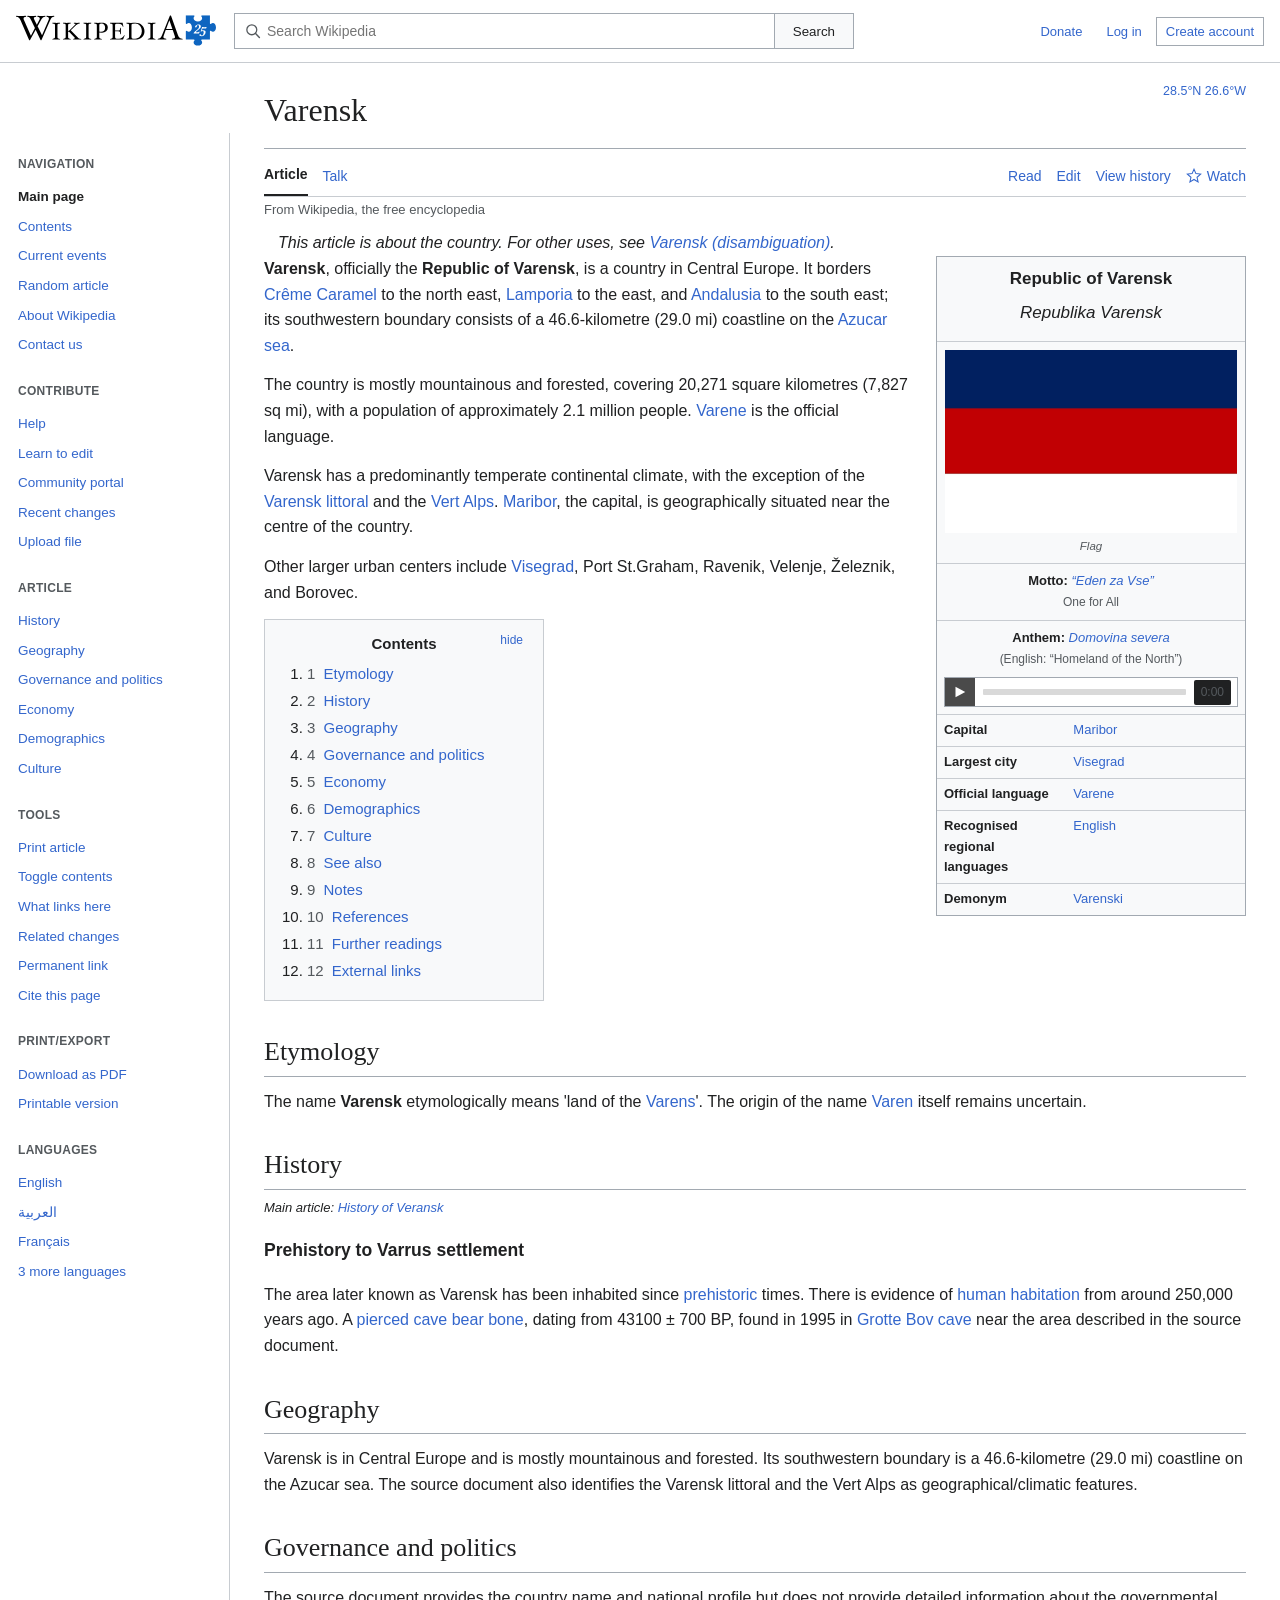
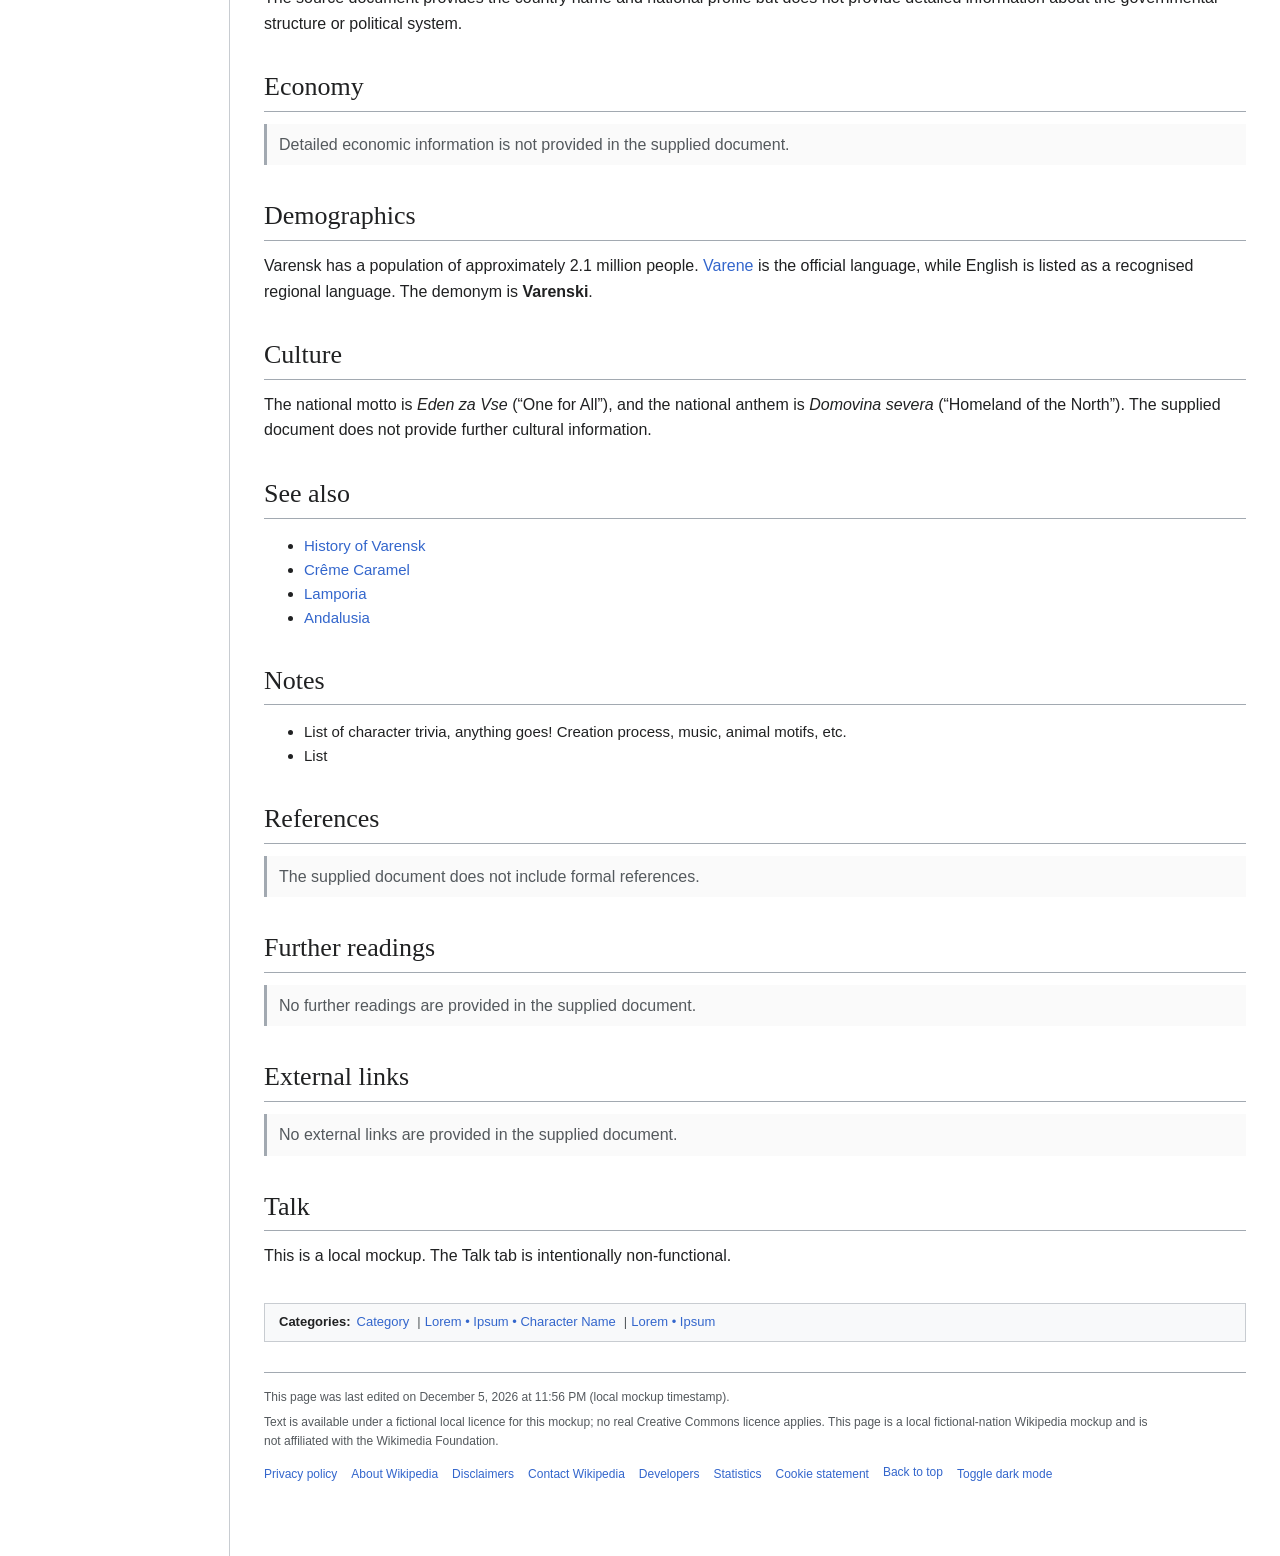
==== varensk.html @ ee5c4414 "added veransk page" ====
<!doctype html>
<html lang="en">
<head>
  <meta charset="utf-8">
  <meta name="viewport" content="width=device-width, initial-scale=1">
  <title>Varensk — Wikipedia mockup</title>
  <link rel="stylesheet" href="style.css">
</head>
<body>
  <header class="site-header">
    <div class="header-left">
      <button class="mobile-menu" id="mobileMenu" aria-label="Open navigation">☰</button>
      <a class="brand" href="#top">
        <img src="images/wikipedia-wordmark-en-25.svg" width="200" height="50" alt="">
      </a>
    </div>
    <form class="search" id="searchForm" role="search">
      <div class="search-box">
        <svg class="search-icon" viewBox="0 0 20 20" width="16" height="16" aria-hidden="true">
          <circle cx="8.5" cy="8.5" r="6.2" fill="none" stroke="currentColor" stroke-width="1.6"></circle>
          <line x1="13.2" y1="13.2" x2="18" y2="18" stroke="currentColor" stroke-width="1.8" stroke-linecap="round"></line>
        </svg>
        <input id="searchInput" type="search" placeholder="Search Wikipedia" autocomplete="off">
      </div>
      <button type="submit">Search</button>
    </form>
    <div class="header-right">
      <button class="header-link" id="donateButton">Donate</button>
      <button class="header-link" id="loginButton">Log in</button>
      <button class="header-link" id="createAccountButton">Create account</button>
    </div>
  </header>

  <div class="layout">
    <aside class="sidebar" id="sidebar">
      <div class="sidebar-section">
        <div class="sidebar-heading">Navigation</div>
        <a class="side-link active" href="#top">Main page</a>
        <a class="side-link" href="#contents">Contents</a>
        <button class="side-button" data-toast="This is a local mockup — there are no current events to show.">Current events</button>
        <button class="side-button" data-toast="Random article isn't wired up in this local mockup.">Random article</button>
        <button class="side-button" data-toast="This mockup only contains the Varensk article.">About Wikipedia</button>
        <button class="side-button" data-toast="This is a local mockup — there's no one to contact.">Contact us</button>
      </div>
      <div class="sidebar-section">
        <div class="sidebar-heading">Contribute</div>
        <button class="side-button" data-toast="Editing help isn't available in this local mockup.">Help</button>
        <button class="side-button" data-toast="Editing is disabled in this local mockup.">Learn to edit</button>
        <button class="side-button" data-toast="There's no community here — it's just you and this mockup.">Community portal</button>
        <button class="side-button" data-toast="No changes have been made, so there's nothing recent to show.">Recent changes</button>
        <button class="side-button" data-toast="File uploads are disabled in this local mockup.">Upload file</button>
      </div>
      <div class="sidebar-section">
        <div class="sidebar-heading">Article</div>
        <a class="side-link" href="#history">History</a>
        <a class="side-link" href="#geography">Geography</a>
        <a class="side-link" href="#government">Governance and politics</a>
        <a class="side-link" href="#economy">Economy</a>
        <a class="side-link" href="#demographics">Demographics</a>
        <a class="side-link" href="#culture">Culture</a>
      </div>
      <div class="sidebar-section">
        <div class="sidebar-heading">Tools</div>
        <button class="side-button" id="printButton">Print article</button>
        <button class="side-button" id="toggleToc">Toggle contents</button>
        <button class="side-button" data-toast="This mockup has no backlink index.">What links here</button>
        <button class="side-button" data-toast="There are no related changes to show.">Related changes</button>
        <button class="side-button" id="permalinkButton">Permanent link</button>
        <button class="side-button" id="citeButton">Cite this page</button>
      </div>
      <div class="sidebar-section">
        <div class="sidebar-heading">Print/export</div>
        <button class="side-button" data-toast="PDF export isn't available in this local mockup.">Download as PDF</button>
        <button class="side-button" id="printButton2">Printable version</button>
      </div>
      <div class="sidebar-section">
        <div class="sidebar-heading">Languages</div>
        <button class="side-button" data-toast="English is the only additional language listed in the source document.">English</button>
        <button class="side-button" data-toast="العربية is not available in this local mockup.">العربية</button>
        <button class="side-button" data-toast="Français is not available in this local mockup.">Français</button>
        <button class="side-button" id="moreLanguages">3 more languages</button>
      </div>
    </aside>

    <main class="article" id="top">
      <div class="article-heading">
        <div class="coordinates">
          <a href="#geography" title="Approximate location">28.5°N 26.6°W</a>
        </div>
        <h1>Varensk</h1>
      </div>

      <div class="article-tabs">
        <div class="tabs-left">
          <a class="tab active" href="#top">Article</a>
          <a class="tab" href="#talk">Talk</a>
        </div>
        <div class="tabs-right">
          <button class="plain-button" id="readButton">Read</button>
          <button class="plain-button" id="editButton">Edit</button>
          <button class="plain-button" id="historyButton">View history</button>
          <button class="watch-button" id="watchButton" aria-pressed="false" title="Watch this article">
            <svg viewBox="0 0 20 20" width="16" height="16" aria-hidden="true">
              <polygon points="10,1.5 12.4,7 18.3,7.6 13.8,11.6 15.1,17.5 10,14.3 4.9,17.5 6.2,11.6 1.7,7.6 7.6,7" fill="none" stroke="currentColor" stroke-width="1.3"></polygon>
            </svg>
            <span class="watch-label">Watch</span>
          </button>
        </div>
      </div>

      <div class="subtitle">From Wikipedia, the free encyclopedia</div>

      <div class="notice">
        <em>This article is about the country.
        For other uses, see <a href="#disambiguation">Varensk (disambiguation)</a>.</em>
      </div>

      <div class="article-body">
        <aside class="infobox">
          <div class="infobox-title">
            Republic of Varensk
            <div class="infobox-native">
              <div><i>Republika Varensk</i></div>
            </div>
          </div>

          <div class="infobox-emblems">
            <figure class="infobox-image flag-image">
              <img src="images/varensk-flag.jpg" alt="Flag of Varensk">
              <figcaption>Flag</figcaption>
            </figure>
          </div>

          <div class="infobox-value">
            <strong class="infobox-label">Motto: </strong><i><a href="#culture">“Eden za Vse”</a></i><br>
            <span>One for All</span>
          </div>

          <div class="infobox-label"></div>
          <div class="infobox-value">
            <strong>Anthem: </strong><i><a href="#culture">Domovina severa</a></i><br>
            <span>(English: “Homeland of the North”)</span>
            <div class="infobox-audio">
              <audio id="anthem-audio" preload="none">
                <source src="audio/Veransk-anthem.mp3" type="audio/mpeg">
              </audio>
              <button class="audio-play" id="anthem-play" type="button" aria-label="Play audio" aria-pressed="false">
                <svg class="icon-play" viewBox="0 0 16 16" width="12" height="12" aria-hidden="true">
                  <polygon points="2,1 15,8 2,15" fill="currentColor"></polygon>
                </svg>
                <svg class="icon-pause" viewBox="0 0 16 16" width="12" height="12" aria-hidden="true" hidden>
                  <rect x="2" y="1" width="4" height="14" fill="currentColor"></rect>
                  <rect x="10" y="1" width="4" height="14" fill="currentColor"></rect>
                </svg>
              </button>
              <div class="audio-track">
                <div class="audio-bar"><div class="audio-progress" id="anthem-progress"></div></div>
              </div>
              <span class="audio-duration" id="anthem-duration">0:00</span>
            </div>
          </div>

          <table>
            <tr><th>Capital</th><td><a href="#maribor">Maribor</a></td></tr>
            <tr><th>Largest city</th><td><a href="#visegrad">Visegrad</a></td></tr>
            <tr><th>Official language</th><td><a href="#demographics">Varene</a></td></tr>
            <tr><th>Recognised<br>regional languages</th><td><a href="#demographics">English</a></td></tr>
            <tr><th>Demonym</th><td><a href="#demographics">Varenski</a></td></tr>
          </table>
        </aside>

        <div class="prose">
          <p>
            <b>Varensk</b>, officially the <b>Republic of Varensk</b>, is a country in
            Central Europe. It borders <a href="#creme-caramel">Crême Caramel</a> to the
            north east, <a href="#lamporia">Lamporia</a> to the east, and
            <a href="index.html">Andalusia</a> to the south east; its southwestern
            boundary consists of a 46.6-kilometre (29.0 mi) coastline on the
            <a href="#azucar-sea">Azucar sea</a>.
          </p>
          <p>
            The country is mostly mountainous and forested, covering 20,271 square
            kilometres (7,827 sq mi), with a population of approximately 2.1 million
            people. <a href="#demographics">Varene</a> is the official language.
          </p>
          <p>
            Varensk has a predominantly temperate continental climate, with the
            exception of the <a href="#geography">Varensk littoral</a> and the
            <a href="#geography">Vert Alps</a>. <a href="#maribor">Maribor</a>, the
            capital, is geographically situated near the centre of the country.
          </p>
          <p>
            Other larger urban centers include <a href="#visegrad">Visegrad</a>,
            Port St.Graham, Ravenik, Velenje, Železnik, and Borovec.
          </p>

          <div class="section" id="contents">
            <div class="toc" id="tocBox">
              <div class="toc-title">Contents</div>
              <button class="toc-toggle" id="tocToggleInline" aria-expanded="true">hide</button>
              <ol class="toc-list">
                <li><a href="#etymology"><span class="tocnumber">1</span> <span class="toctext">Etymology</span></a></li>
                <li><a href="#history"><span class="tocnumber">2</span> <span class="toctext">History</span></a></li>
                <li><a href="#geography"><span class="tocnumber">3</span> <span class="toctext">Geography</span></a></li>
                <li><a href="#government"><span class="tocnumber">4</span> <span class="toctext">Governance and politics</span></a></li>
                <li><a href="#economy"><span class="tocnumber">5</span> <span class="toctext">Economy</span></a></li>
                <li><a href="#demographics"><span class="tocnumber">6</span> <span class="toctext">Demographics</span></a></li>
                <li><a href="#culture"><span class="tocnumber">7</span> <span class="toctext">Culture</span></a></li>
                <li><a href="#see-also"><span class="tocnumber">8</span> <span class="toctext">See also</span></a></li>
                <li><a href="#notes"><span class="tocnumber">9</span> <span class="toctext">Notes</span></a></li>
                <li><a href="#references"><span class="tocnumber">10</span> <span class="toctext">References</span></a></li>
                <li><a href="#further-reading"><span class="tocnumber">11</span> <span class="toctext">Further readings</span></a></li>
                <li><a href="#external-links"><span class="tocnumber">12</span> <span class="toctext">External links</span></a></li>
              </ol>
            </div>
          </div>

          <div class="section" id="etymology">
            <h2>Etymology</h2>
            <p>
              The name <b>Varensk</b> etymologically means 'land of the <a href="#varens">Varens</a>'.
              The origin of the name <a href="#varen">Varen</a> itself remains uncertain.
            </p>
          </div>

          <div class="section" id="history">
            <h2>History</h2>
            <div class="hatnote">Main article: <a href="#history-of-varensk">History of Veransk</a></div>
            <h3>Prehistory to Varrus settlement</h3>
            <p>
              The area later known as Varensk has been inhabited since
              <a href="#prehistory">prehistoric</a> times. There is evidence of
              <a href="#human-habitation">human habitation</a> from around 250,000 years ago.
              A <a href="#cave-bear-bone">pierced cave bear bone</a>, dating from
              43100 ± 700 BP, found in 1995 in <a href="#grotte-bov">Grotte Bov cave</a> near
              the area described in the source document.
            </p>
          </div>

          <div class="section" id="geography">
            <h2>Geography</h2>
            <p>
              Varensk is in Central Europe and is mostly mountainous and forested.
              Its southwestern boundary is a 46.6-kilometre (29.0 mi) coastline on
              the Azucar sea. The source document also identifies the Varensk littoral
              and the Vert Alps as geographical/climatic features.
            </p>
          </div>

          <div class="section" id="government">
            <h2>Governance and politics</h2>
            <p>
              The source document provides the country name and national profile but
              does not provide detailed information about the governmental structure
              or political system.
            </p>
          </div>

          <div class="section" id="economy">
            <h2>Economy</h2>
            <p class="source-note">
              Detailed economic information is not provided in the supplied document.
            </p>
          </div>

          <div class="section" id="demographics">
            <h2>Demographics</h2>
            <p>
              Varensk has a population of approximately 2.1 million people.
              <a href="#varene">Varene</a> is the official language, while
              English is listed as a recognised regional language. The demonym is
              <b>Varenski</b>.
            </p>
          </div>

          <div class="section" id="culture">
            <h2>Culture</h2>
            <p>
              The national motto is <i>Eden za Vse</i> (“One for All”), and the
              national anthem is <i>Domovina severa</i> (“Homeland of the North”).
              The supplied document does not provide further cultural information.
            </p>
          </div>

          <div class="section" id="see-also">
            <h2>See also</h2>
            <ul>
              <li><a href="#history-of-varensk">History of Varensk</a></li>
              <li><a href="#creme-caramel">Crême Caramel</a></li>
              <li><a href="#lamporia">Lamporia</a></li>
              <li><a href="index.html">Andalusia</a></li>
            </ul>
          </div>

          <div class="section" id="notes">
            <h2>Notes</h2>
            <ul>
              <li>List of character trivia, anything goes! Creation process, music, animal motifs, etc.</li>
              <li>List</li>
            </ul>
          </div>

          <div class="section" id="references">
            <h2>References</h2>
            <p class="source-note">
              The supplied document does not include formal references.
            </p>
          </div>

          <div class="section" id="further-reading">
            <h2>Further readings</h2>
            <p class="source-note">
              No further readings are provided in the supplied document.
            </p>
          </div>

          <div class="section" id="external-links">
            <h2>External links</h2>
            <p class="source-note">
              No external links are provided in the supplied document.
            </p>
          </div>

          <div class="section" id="talk">
            <h2>Talk</h2>
            <p>This is a local mockup. The Talk tab is intentionally non-functional.</p>
          </div>

          <div class="categories-box">
            <span class="categories-label">Categories:</span>
            <ul>
              <li><a href="#" data-toast="Category pages aren't available in this local mockup.">Category</a></li>
              <li><a href="#" data-toast="Category pages aren't available in this local mockup.">Lorem • Ipsum • Character Name</a></li>
              <li><a href="#" data-toast="Category pages aren't available in this local mockup.">Lorem • Ipsum</a></li>
            </ul>
          </div>
        </div>
      </div>

      <footer class="article-footer">
        <div class="footer-edited" id="lastEdited">This page was last edited on this local copy.</div>
        <div class="footer-license">
          Text is available under a fictional local licence for this mockup; no real Creative Commons
          licence applies. This page is a local fictional-nation Wikipedia mockup and is not affiliated
          with the Wikimedia Foundation.
        </div>
        <ul class="footer-links">
          <li><button class="plain-button" data-toast="No privacy policy applies to this local mockup.">Privacy policy</button></li>
          <li><button class="plain-button" data-toast="This mockup only contains the Varensk article.">About Wikipedia</button></li>
          <li><button class="plain-button" data-toast="No disclaimers are needed for this local mockup.">Disclaimers</button></li>
          <li><button class="plain-button" data-toast="This is a local mockup — there's no one to contact.">Contact Wikipedia</button></li>
          <li><button class="plain-button" data-toast="This is a local, static mockup with no developers to credit.">Developers</button></li>
          <li><button class="plain-button" data-toast="No statistics are tracked in this local mockup.">Statistics</button></li>
          <li><button class="plain-button" data-toast="No cookies are set by this local mockup.">Cookie statement</button></li>
          <li><a href="#top">Back to top</a></li>
          <li><button class="plain-button" id="themeButton">Toggle dark mode</button></li>
        </ul>
      </footer>
    </main>
  </div>

  <div class="toast" id="toast" role="status"></div>
  <script src="script.js"></script>
</body>
</html>
---- style.css ----
* {
  box-sizing: border-box;
}

:root {
  --bg: #fff;
  --text: #202122;
  --muted: #54595d;
  --link: #36c;
  --link-visited: #795cb2;
  --border: #a2a9b1;
  --light-border: #c8ccd1;
  --panel: #f8f9fa;
  --infobox: #f8f9fa;
  --notice: #f8f9fa;
  --yellow: #fff8d7;
}

html {
  scroll-behavior: smooth;
}

body {
  margin: 0;
  background: var(--bg);
  color: var(--text);
  font-family: -apple-system, BlinkMacSystemFont, "Segoe UI", Arial, Helvetica, sans-serif;
  font-size: 15px;
  line-height: 1.6;
}

a {
  color: var(--link);
  text-decoration: none;
}

a:hover {
  text-decoration: underline;
}

button {
  font-family: inherit;
}

/* ---------- Header ---------- */

.site-header {
  min-height: 52px;
  border-bottom: 1px solid var(--light-border);
  display: flex;
  align-items: center;
  gap: 18px;
  padding: 6px 16px;
  position: sticky;
  top: 0;
  background: var(--bg);
  z-index: 50;
}

.header-left {
  display: flex;
  align-items: center;
  gap: 8px;
  min-width: 200px;
}

.brand {
  display: flex;
  align-items: center;
  color: var(--text);
}

.brand:hover {
  text-decoration: none;
}

.brand-mark {
  color: var(--text);
  display: grid;
  place-items: center;
  margin-right: 8px;
}

.brand-text {
  display: flex;
  flex-direction: column;
  line-height: 1.1;
}

.brand-title {
  font-family: Georgia, serif;
  font-size: 20px;
}

.brand-subtitle {
  font-size: 10px;
  color: var(--muted);
  letter-spacing: .2px;
}

.search {
  display: flex;
  flex: 1;
  max-width: 620px;
}

.search-box {
  flex: 1;
  min-width: 0;
  display: flex;
  align-items: center;
  gap: 6px;
  border: 1px solid var(--border);
  padding: 0 10px;
  background: var(--bg);
}

.search-icon {
  color: var(--muted);
  flex: none;
}

.search-box input {
  flex: 1;
  min-width: 0;
  border: 0;
  padding: 9px 0;
  font-size: 14px;
  background: transparent;
  color: var(--text);
  outline: none;
}

.search button {
  border: 1px solid var(--border);
  border-left: 0;
  background: var(--panel);
  padding: 0 18px;
  cursor: pointer;
  color: var(--text);
}

.header-right {
  display: flex;
  align-items: center;
  gap: 4px;
  margin-left: auto;
}

.header-link {
  border: 1px solid transparent;
  background: none;
  color: var(--link);
  font-size: 13px;
  padding: 6px 9px;
  cursor: pointer;
  white-space: nowrap;
}

.header-link:hover {
  text-decoration: underline;
}

#createAccountButton {
  border-color: var(--border);
}

.mobile-menu {
  display: none;
  border: 1px solid var(--border);
  background: var(--panel);
  padding: 7px 10px;
  cursor: pointer;
}

/* ---------- Layout ---------- */

.layout {
  display: grid;
  grid-template-columns: 230px minmax(0, 1fr);
  max-width: 1500px;
  margin: 0 auto;
}

.sidebar {
  border-right: 1px solid var(--light-border);
  padding: 22px 18px 40px;
  min-height: calc(100vh - 52px);
  font-size: 13.5px;
  margin-top: 70px;
}

.sidebar-section {
  margin-bottom: 22px;
}

.sidebar-heading {
  font-weight: 700;
  font-size: 12px;
  text-transform: uppercase;
  letter-spacing: .3px;
  color: var(--muted);
  margin-bottom: 8px;
}

.side-link,
.side-button {
  display: block;
  width: 100%;
  padding: 4px 0;
  text-align: left;
  background: none;
  border: 0;
  font: inherit;
  color: var(--link);
  cursor: pointer;
}

.side-link.active {
  color: var(--text);
  font-weight: 700;
}

/* ---------- Article shell ---------- */

.article {
  min-width: 0;
  padding: 0 34px 70px;
}

.article-tabs {
  min-height: 44px;
  border-bottom: 1px solid var(--light-border);
  display: flex;
  align-items: end;
  justify-content: space-between;
  flex-wrap: wrap;
  gap: 6px;
  padding-top: 6px;
}

.tabs-left,
.tabs-right {
  display: flex;
  gap: 15px;
  align-items: end;
}

.tab,
.plain-button {
  padding: 8px 0;
  border: 0;
  background: none;
  color: var(--link);
  font: inherit;
  font-size: 14px;
  cursor: pointer;
}

.tab.active {
  color: var(--text);
  font-weight: 700;
  border-bottom: 2px solid var(--text);
}

.watch-button {
  display: flex;
  align-items: center;
  gap: 5px;
  padding: 8px 0;
  border: 0;
  background: none;
  color: var(--link);
  font: inherit;
  font-size: 14px;
  cursor: pointer;
}

.watch-button[aria-pressed="true"] {
  color: #d4a72c;
}

.watch-button[aria-pressed="true"] svg polygon {
  fill: currentColor;
}

.watch-label {
  display: inline;
}

/* ---------- Article heading ---------- */

.article-heading {
  position: relative;
  border-bottom: 1px solid var(--border);
  padding: 22px 0 12px;
}

.coordinates {
  position: absolute;
  top: 18px;
  right: 0;
  font-size: 12.5px;
  color: var(--muted);
}

.coordinates a {
  color: var(--link);
}

h1, h2 {
  font-family: Georgia, "Times New Roman", serif;
  font-weight: 400;
}

h1 {
  font-size: 32px;
  margin: 0;
  padding-right: 160px;
}

h2 {
  font-size: 26px;
  border-bottom: 1px solid var(--border);
  margin: 30px 0 12px;
  padding-bottom: 3px;
}

.subtitle {
  color: var(--muted);
  font-size: 13px;
  margin-top: 3px;
}

.notice {
  padding: 0px 14px;
  margin-top: 10px;
  font-size: 16px;
  font-family: 'Arial';
}

.article-body {
  display: flow-root;
}

/* ---------- Infobox ---------- */

.infobox {
  width: 310px;
  float: right;
  clear: right;
  margin: 0 0 20px 28px;
  border: 1px solid var(--border);
  background: var(--infobox);
  font-size: 13px;
}

.infobox-title {
  text-align: center;
  font-size: 17px;
  font-weight: 700;
  padding: 8px;
  border-bottom: 1px solid var(--light-border);
}

.infobox-native {
  text-align: center;
  padding: 7px 8px;
  font-size: 17px;
  font-weight: normal;
  font-style: italic;
}

.infobox-emblems {
  display: flex;
  align-items: flex-end;
  justify-content: center;
  gap: 10px;
  margin: 8px;
}

.infobox-emblems .infobox-image {
  margin: 0;
  flex: 1 1 0;
  min-width: 0;
}

.infobox-image {
  margin: 8px;
  text-align: center;
}

.infobox-image img {
  width: 100%;
  display: block;
  object-fit: contain;
  margin: 0 auto;
}

.flag-image img {
  aspect-ratio: 16 / 10;
  object-fit: cover;
}

.arms-image img {
  max-height: 110px;
}

.infobox-image figcaption {
  font-size: 11.5px;
  color: var(--muted);
  padding-top: 4px;
  font-style: italic;
}

.infobox-map {
  margin: 8px;
  text-align: center;
}

.infobox-map-placeholder {
  min-height: 150px;
  margin: 0;
  width: 100%;
}

.infobox-map-placeholder .map-grid {
  width: 90%;
  min-height: 120px;
  padding: 10px;
}

.infobox-map-caption {
  font-size: 11px;
  color: var(--muted);
  padding-top: 4px;
  font-style: italic;
}

.infobox table {
  width: 100%;
  border-collapse: collapse;
}

.infobox th,
.infobox td {
  border-top: 1px solid var(--light-border);
  padding: 5px 7px;
  vertical-align: top;
}

.infobox th {
  width: 42%;
  text-align: left;
  /* background: #eaecf0; */
  font-weight: 700;
}

.infobox-sub {
  font-weight: 400;
  font-size: 11px;
  color: var(--muted);
}

.source-note-inline {
  color: var(--muted);
  font-style: italic;
  font-size: 12px;
}

.infobox-label {
  background: var(--infobox);
  font-weight: 700;
}

.infobox-value {
  text-align: center;
  padding: 7px;
    border-top: 1px solid var(--light-border);
}

.infobox-value span {
  color: var(--muted);
  font-size: 12px;
}

/* ---------- Audio player (anthem) ---------- */

.infobox-audio {
  display: flex;
  align-items: center;
  gap: 0;
  margin-top: 8px;
  border: 1px solid var(--border);
  background: #fff;
  height: 30px;
  text-align: left;
}

.audio-play {
  flex: none;
  width: 30px;
  height: 100%;
  border: 0;
  background: #4a4a4a;
  color: #fff;
  display: grid;
  place-items: center;
  cursor: pointer;
}

.audio-play:hover {
  background: #333;
}

.audio-play .icon-pause {
  display: none;
}

.audio-play[aria-pressed="true"] .icon-play {
  display: none;
}

.audio-play[aria-pressed="true"] .icon-pause {
  display: block;
}

.audio-track {
  flex: 1;
  min-width: 0;
  padding: 0 8px;
}

.audio-bar {
  height: 6px;
  background: #d9d9d9;
  border-radius: 1px;
  overflow: hidden;
}

.audio-progress {
  height: 100%;
  width: 0%;
  background: #72777d;
}

.audio-duration {
  flex: none;
  background: #202122;
  color: #fff;
  font-size: 11px;
  padding: 3px 7px;
  margin-right: 6px;
  border-radius: 2px;
  font-variant-numeric: tabular-nums;
}

.audio-caption {
  text-align: right;
  margin-top: 3px;
}

.audio-help {
  border: 0;
  background: none;
  padding: 0;
  color: var(--link);
  font-size: 11px;
  cursor: pointer;
}

body.dark .infobox-audio {
  background: #2c2e32;
}

body.dark .audio-bar {
  background: #4a4d51;
}

/* ---------- Prose & citations ---------- */

.prose {
  max-width: 1050px;
}

.prose p {
  margin: 0 0 14px;
  font-weight: 470;
  font-size: medium;
}

.cite a {
  font-size: 11px;
  vertical-align: super;
  color: var(--link);
}

.section {
  scroll-margin-top: 66px;
}

.hatnote {
  font-size: 13px;
  margin: -4px 0 12px;
  font-style: italic;
}

.source-note {
  background: #fafafa;
  border-left: 3px solid #a2a9b1;
  padding: 8px 12px;
  color: var(--muted);
}

/* ---------- Table of contents ---------- */

.toc {
  display: inline-block;
  min-width: 280px;
  max-width: 420px;
  border: 1px solid var(--light-border);
  background: var(--panel);
  padding: 12px 20px 14px;
  position: relative;
}

.toc-title {
  font-weight: 700;
  text-align: center;
  margin-bottom: 6px;
}

.toc-toggle {
  position: absolute;
  top: 12px;
  right: 14px;
  border: 0;
  background: none;
  color: var(--link);
  font-size: 12px;
  cursor: pointer;
}

.toc-list {
  margin: 6px 0 0;
  padding-left: 22px;
}

.toc-list li {
  margin: 3px 0;
}

.tocnumber {
  color: var(--muted);
  margin-right: 4px;
}

.toc.collapsed .toc-list {
  display: none;
}

/* ---------- Map placeholder ---------- */

.map-placeholder {
  border: 1px solid var(--border);
  width: min(560px, 100%);
  min-height: 260px;
  background:
    linear-gradient(135deg, transparent 48%, #c8ccd1 49%, transparent 50%),
    linear-gradient(45deg, transparent 48%, #c8ccd1 49%, transparent 50%),
    #f8f9fa;
  display: flex;
  flex-direction: column;
  align-items: center;
  justify-content: center;
  text-align: center;
  margin: 18px 0;
}

.map-title {
  font-weight: 700;
  margin-bottom: 12px;
}

.map-grid {
  width: 75%;
  min-height: 180px;
  border: 1px solid #72777d;
  background: #eaf2f8;
  display: grid;
  grid-template-columns: 1fr 1fr 1fr;
  grid-template-rows: auto auto auto;
  grid-template-areas:
    "lamporia marolands ."
    "varensk andalusia ."
    ". azucar .";
  gap: 8px;
  align-items: center;
  justify-items: center;
  padding: 18px;
  font-size: 11px;
}

.map-grid span:nth-child(1) { grid-area: varensk; }    /* Varensk - west */
.map-grid span:nth-child(2) { grid-area: lamporia; }  /* Lamporia - northwest */
.map-grid strong { grid-area: andalusia; }            /* ANDALUSIA - center */
.map-grid span:nth-child(4) { grid-area: azucar; }    /* Azucar Sea - south */
.map-grid span:nth-child(5) { grid-area: marolands; } /* Marolands - north */

.map-grid strong {
  border: 1px solid #72777d;
  background: #f5d35e;
  padding: 10px 20px;
  font-size: 11px;
}

.map-placeholder small {
  margin-top: 12px;
  color: var(--muted);
}

/* ---------- References ---------- */

.reflist {
  font-size: 13px;
  padding-left: 26px;
  color: var(--text);
}

.reflist li {
  margin: 4px 0;
}

.cite-backlink {
  margin-right: 6px;
}

/* ---------- Categories ---------- */

.categories-box {
  margin-top: 34px;
  border: 1px solid var(--light-border);
  background: var(--panel);
  padding: 8px 14px;
  font-size: 13px;
  display: flex;
  flex-wrap: wrap;
  gap: 6px;
}

.categories-label {
  font-weight: 700;
}

.categories-box ul {
  list-style: none;
  display: flex;
  flex-wrap: wrap;
  gap: 4px;
  margin: 0;
  padding: 0;
}

.categories-box li:not(:last-child)::after {
  content: "|";
  margin-left: 8px;
  color: var(--muted);
}

/* ---------- Footer ---------- */

.article-footer {
  border-top: 1px solid var(--border);
  margin-top: 30px;
  padding-top: 15px;
  color: var(--muted);
  font-size: 12px;
}

.footer-edited {
  margin-bottom: 6px;
}

.footer-license {
  margin-bottom: 12px;
  max-width: 900px;
}

.footer-links {
  list-style: none;
  display: flex;
  flex-wrap: wrap;
  gap: 4px 14px;
  margin: 0;
  padding: 0;
}

.footer-links .plain-button {
  color: var(--link);
  font-size: 12px;
  padding: 2px 0;
}

/* ---------- Toast ---------- */

.toast {
  position: fixed;
  bottom: 22px;
  left: 50%;
  transform: translate(-50%, 20px);
  background: #202122;
  color: white;
  padding: 10px 16px;
  border-radius: 3px;
  opacity: 0;
  pointer-events: none;
  transition: .2s ease;
  z-index: 100;
  max-width: 90vw;
  text-align: center;
}

.toast.show {
  opacity: 1;
  transform: translate(-50%, 0);
}

/* ---------- Dark mode ---------- */

body.dark {
  --bg: #202122;
  --text: #eaecf0;
  --muted: #a2a9b1;
  --link: #8ab4f8;
  --border: #72777d;
  --light-border: #54595d;
  --panel: #27292d;
  --infobox: #27292d;
  --notice: #27292d;
}

body.dark .infobox-title,
body.dark .infobox th,
body.dark .infobox-label {
  background: #35373b;
}

body.dark .source-note {
  background: #27292d;
}

body.dark .map-grid {
  background: #25313a;
}

body.dark .map-placeholder {
  background: #27292d;
}

body.dark .watch-button[aria-pressed="true"] {
  color: #f5d35e;
}

/* ---------- Responsive ---------- */

@media (max-width: 900px) {
  .site-header {
    padding: 6px 12px;
    gap: 10px;
  }

  .header-left {
    min-width: auto;
  }

  .brand-text {
    display: none;
  }

  .header-right {
    gap: 0;
  }

  .header-link {
    font-size: 12px;
    padding: 6px 6px;
  }

  .mobile-menu {
    display: block;
  }

  .layout {
    grid-template-columns: 1fr;
  }

  .sidebar {
    display: none;
    position: fixed;
    top: 52px;
    left: 0;
    width: 270px;
    height: calc(100vh - 52px);
    background: var(--bg);
    z-index: 45;
    box-shadow: 4px 0 15px rgba(0,0,0,.12);
    overflow-y: auto;
  }

  .sidebar.open {
    display: block;
  }

  .article {
    padding: 0 18px 50px;
  }

  .infobox {
    width: 300px;
  }

  .coordinates {
    position: static;
    margin-bottom: 6px;
  }

  h1 {
    padding-right: 0;
  }
}

@media (max-width: 650px) {
  .search button {
    display: none;
  }

  .search-box input {
    width: 100%;
  }

  .header-right {
    display: none;
  }

  .article-tabs {
    height: auto;
    min-height: 44px;
  }

  .article-heading {
    padding-top: 14px;
  }

  h1 {
    font-size: 27px;
  }

  h2 {
    font-size: 22px;
  }

  .infobox {
    float: none;
    width: 100%;
    margin: 0 0 20px;
  }

  .article-footer {
    padding-bottom: 20px;
  }

  .footer-links {
    flex-direction: column;
    gap: 6px;
  }
}


.map-container {
  text-align: center;
}
.map-image {
  max-width: 100%;
  height: auto;
  border-radius: 4px;
  border: 1px solid #ccc;
}
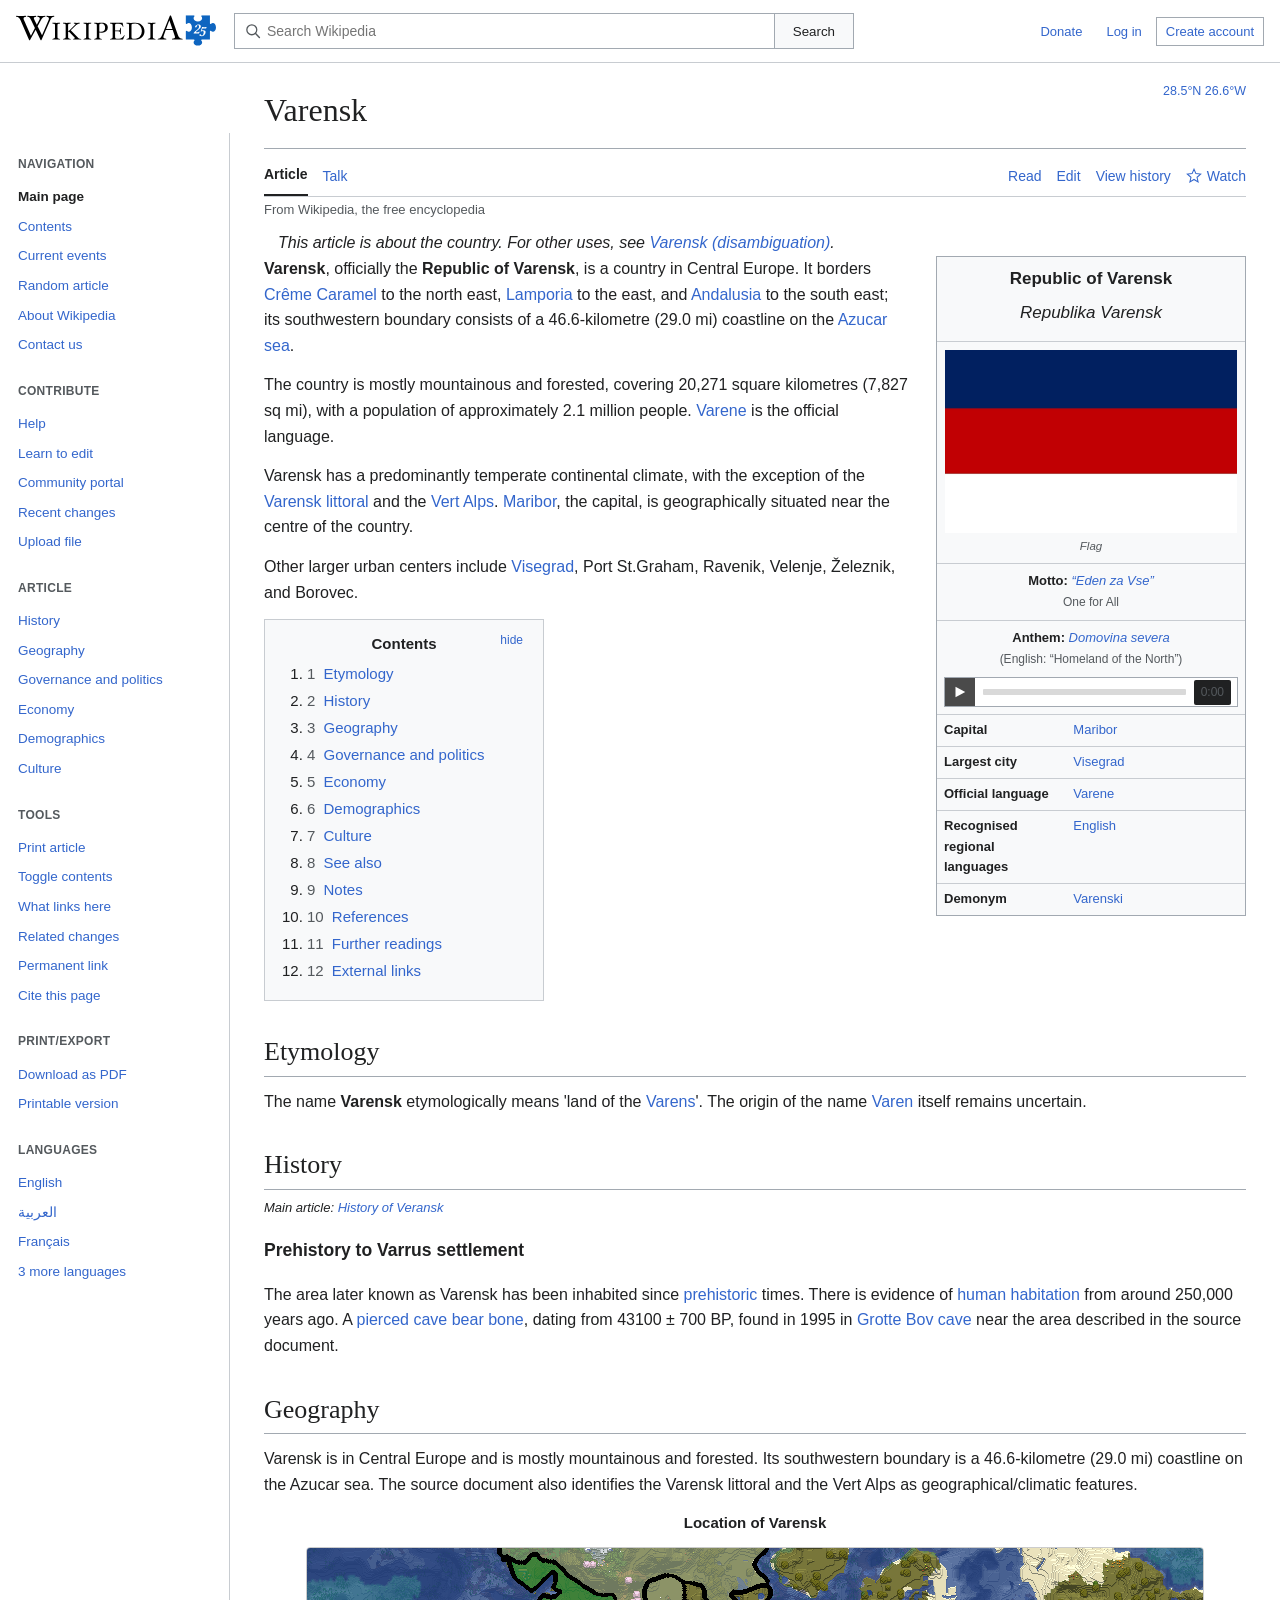
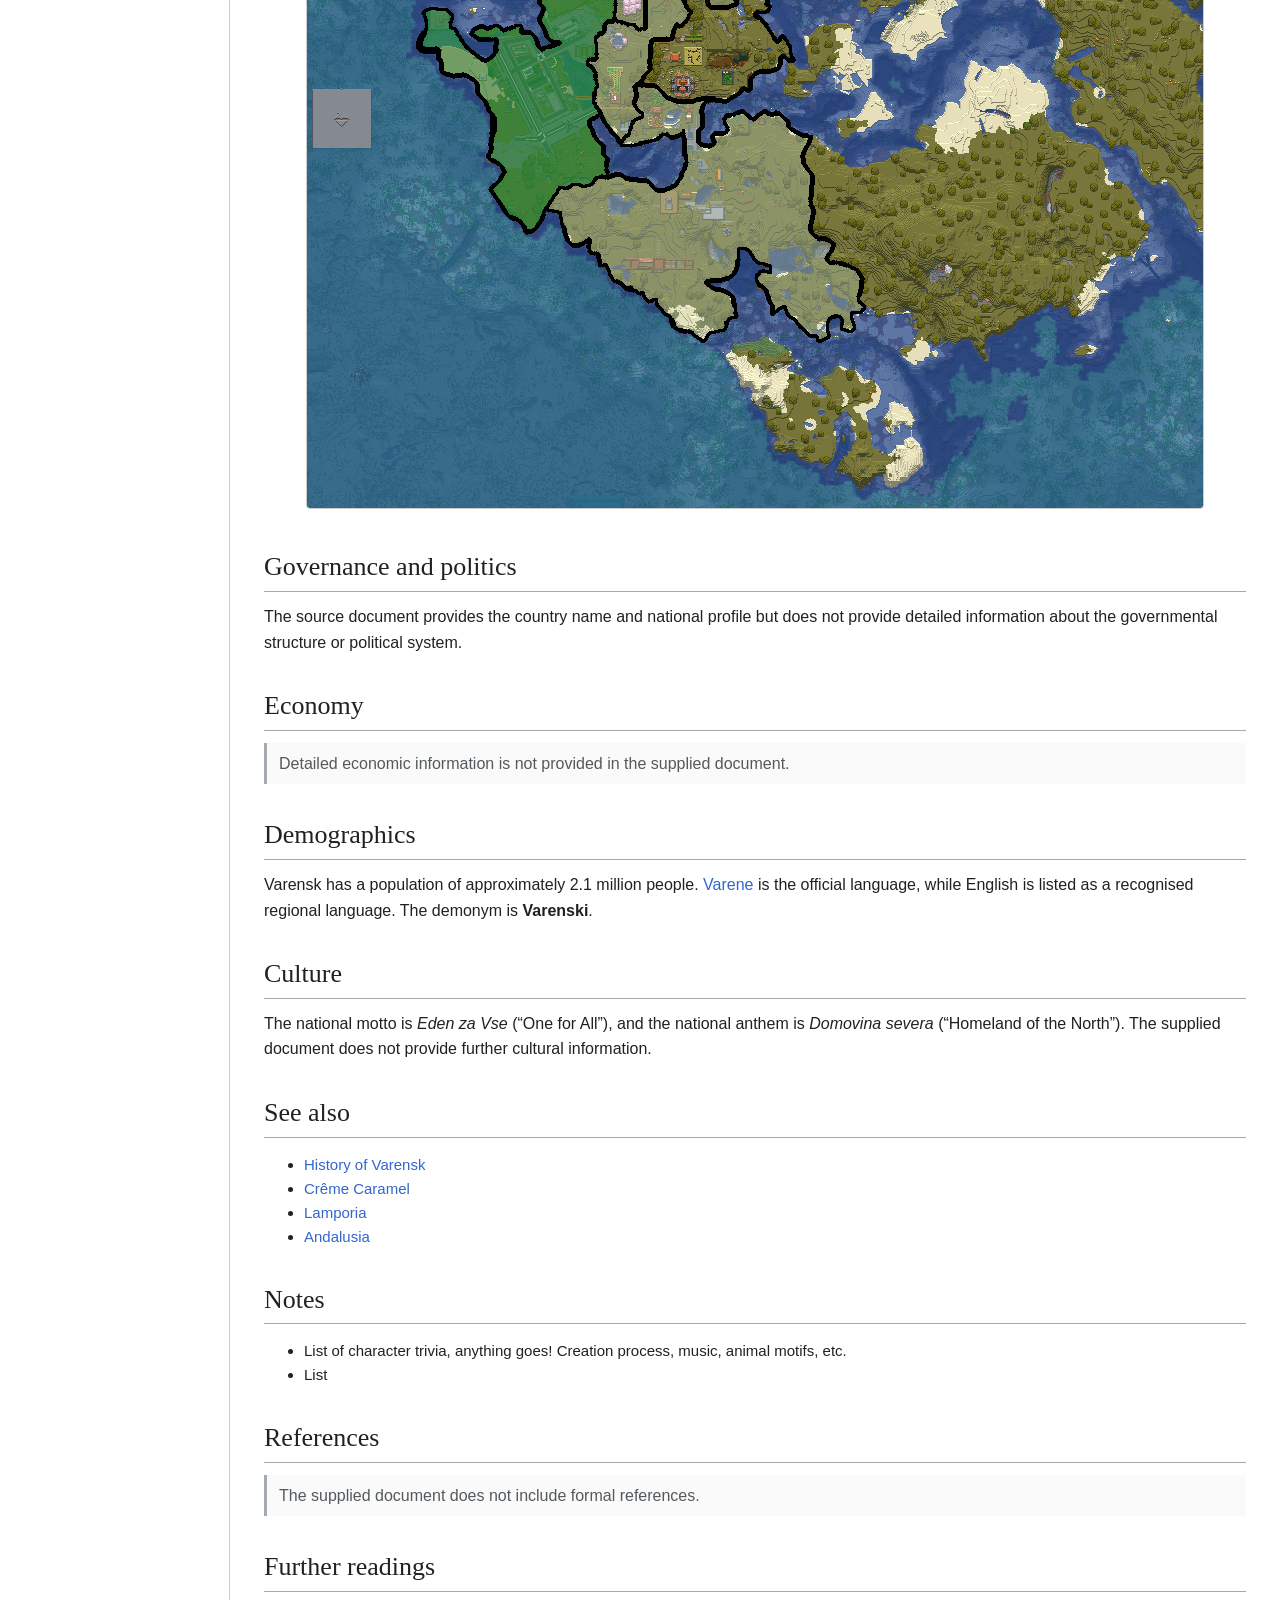
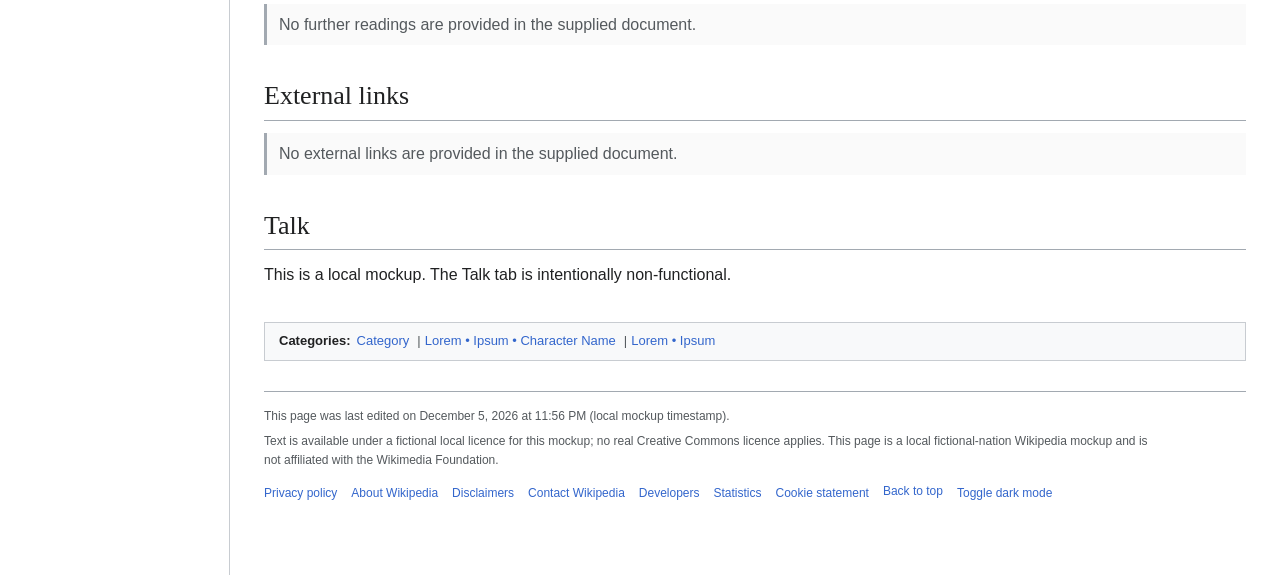
==== commit 5a4543fd: "added veransk map" ====
--- a/varensk.html
+++ b/varensk.html
@@ -245,6 +245,17 @@
               the Azucar sea. The source document also identifies the Varensk littoral
               and the Vert Alps as geographical/climatic features.
             </p>
+                        <div class="map-container">
+              <div class="map-title">Location of Varensk</div>
+              <!-- <div class="map-grid">
+                <span>Varensk</span>
+                <span>Lamporia</span>
+                <strong>ANDALUSIA</strong>
+                <span>Azucar Sea</span>
+                <span>Marolands</span>
+              </div> -->
+                <img src="images/varensk_map.png" alt="Map showing the location of Andalusia" class="map-image">
+            </div>
           </div>
 
           <div class="section" id="government">
